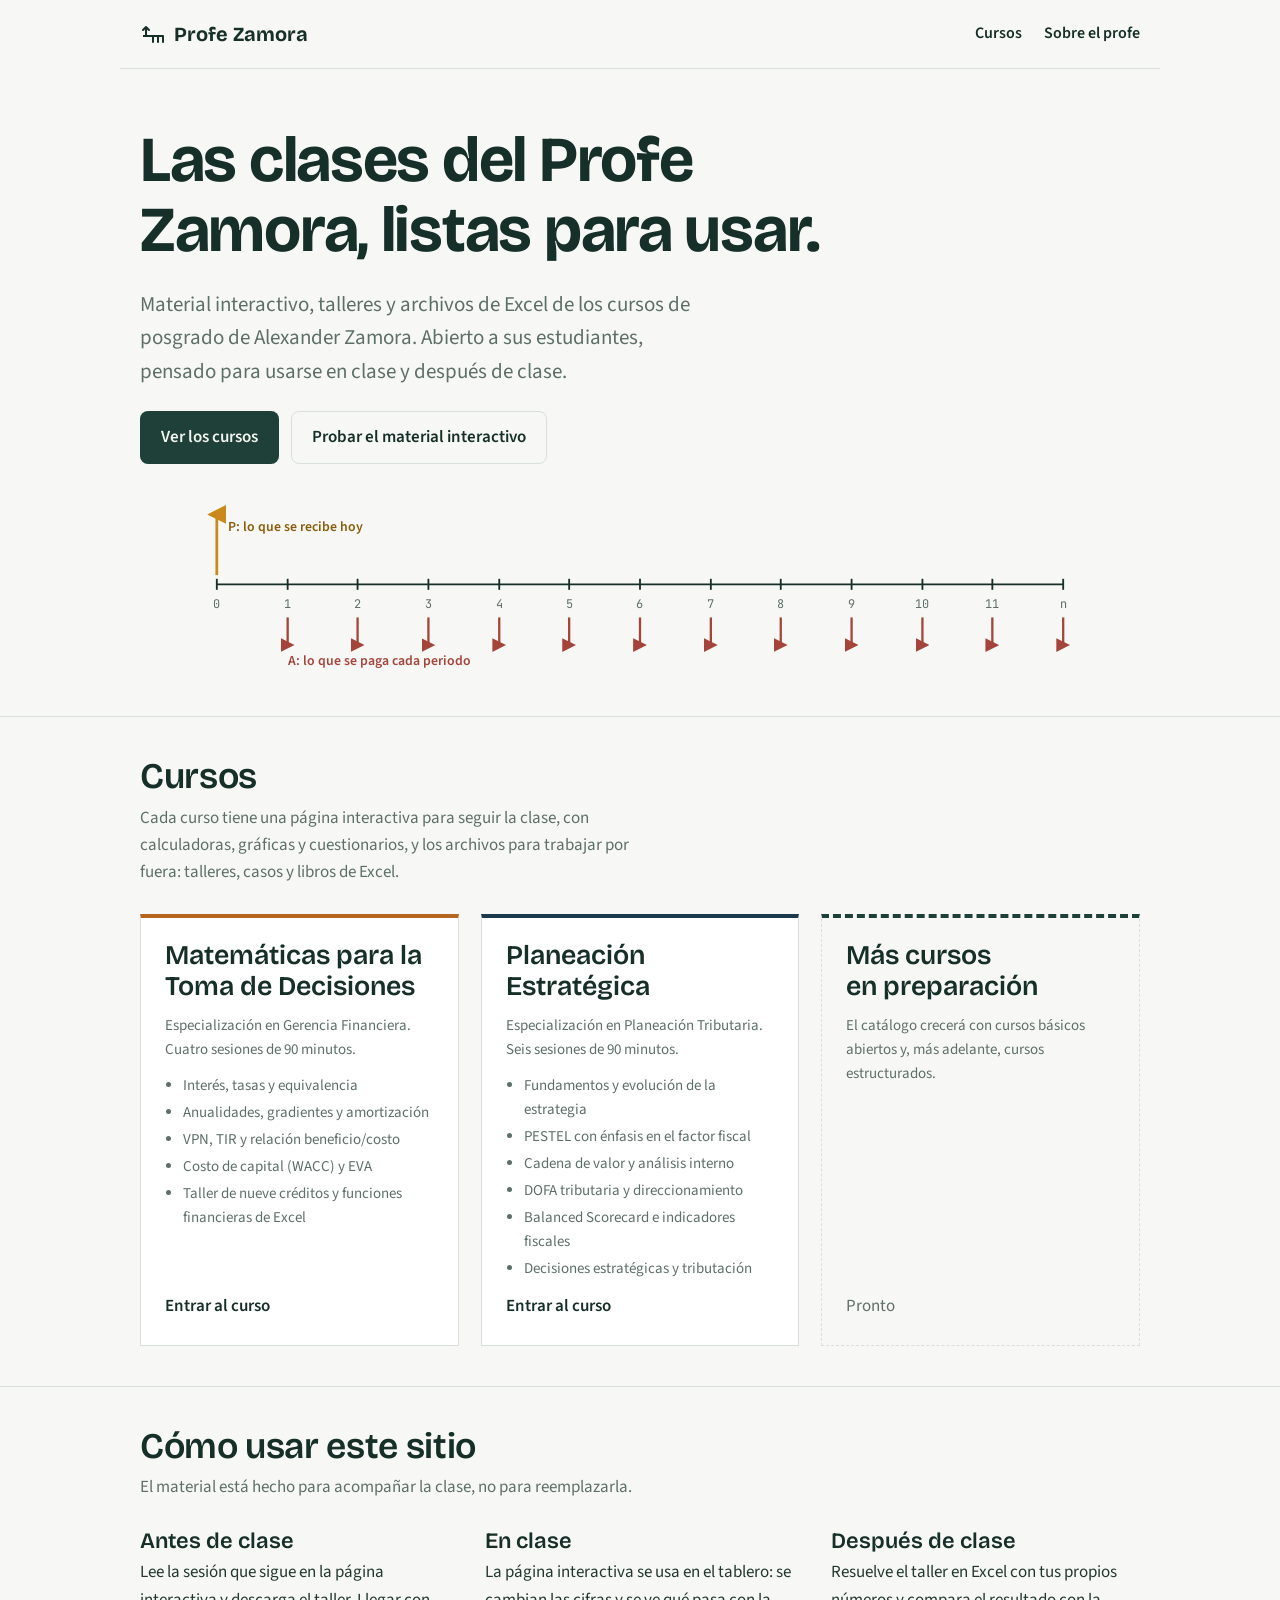
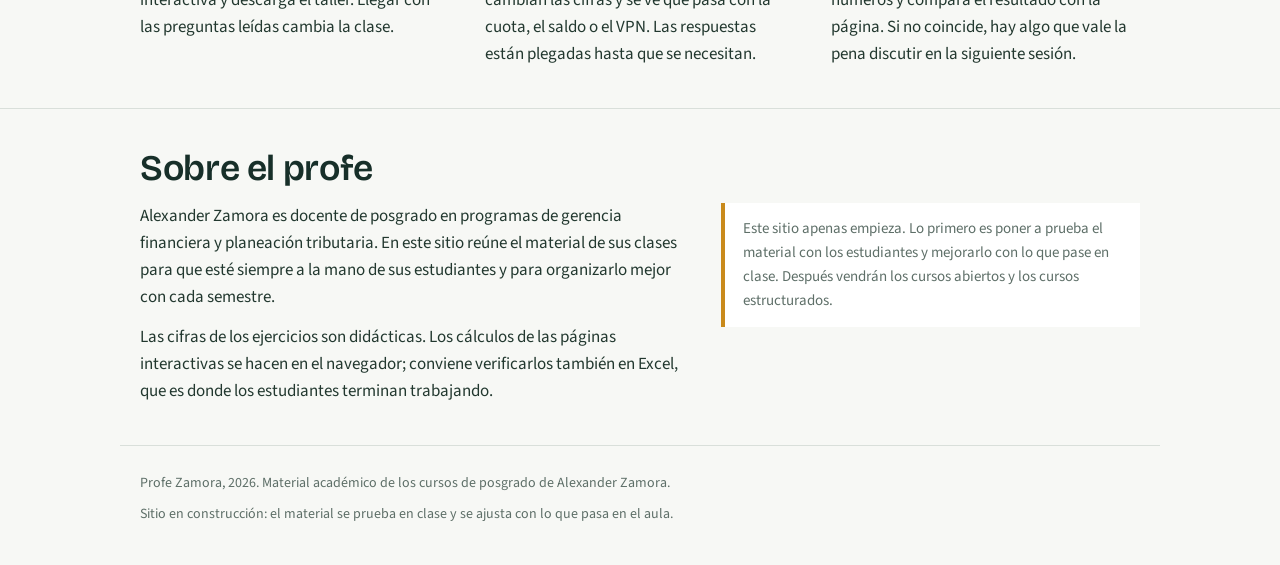
==== index.html @ 05b9bedf "Sitio inicial de profezamora.com: portada, dos cursos, interactivos y materiales Co-Authored-By: Cla" ====
<!doctype html>
<html lang="es">
<head>
<meta charset="utf-8">
<meta name="viewport" content="width=device-width,initial-scale=1">
<title>Profe Zamora</title>
<meta name="description" content="Material de los cursos de posgrado de Alexander Zamora: Matemáticas para la Toma de Decisiones y Planeación Estratégica.">
<link rel="icon" href="assets/favicon.svg" type="image/svg+xml">
<link rel="preconnect" href="https://fonts.googleapis.com">
<link rel="preconnect" href="https://fonts.gstatic.com" crossorigin>
<link rel="stylesheet" href="https://fonts.googleapis.com/css2?family=Bricolage+Grotesque:opsz,wght@12..96,600;12..96,700&family=Source+Sans+3:ital,wght@0,400;0,600;0,700;1,400&family=JetBrains+Mono:wght@400;600&display=swap">
<link rel="stylesheet" href="assets/site.css">
</head>
<body>
<header class="wrap top"><a class="logo" href="index.html"><svg viewBox="0 0 26 26" aria-hidden="true"><path d="M3 15h20" stroke="currentColor" stroke-width="2" fill="none"/><path d="M6 15V6l-3 3m3-3 3 3" stroke="currentColor" stroke-width="2" fill="none" stroke-linecap="round" stroke-linejoin="round"/><path d="M13 15v6m5-6v6m5-6v6" stroke="currentColor" stroke-width="2" stroke-linecap="round"/></svg>Profe Zamora</a><nav><a href="index.html#cursos">Cursos</a><a href="index.html#profe">Sobre el profe</a></nav></header>
<main>
<div class="wrap hero">
  <h1>Las clases del Profe Zamora, listas para usar.</h1>
  <p class="lead">Material interactivo, talleres y archivos de Excel de los cursos de posgrado de Alexander Zamora. Abierto a sus estudiantes, pensado para usarse en clase y después de clase.</p>
  <div class="actions"><a class="btn" href="#cursos">Ver los cursos</a><a class="btn secondary" href="cursos/matematicas/interactivo.html">Probar el material interactivo</a></div>
</div>
<div class="wrap"><figure class="timeline" aria-label="Diagrama de flujo de caja: un ingreso en el momento cero y pagos iguales en cada periodo"><svg viewBox="0 0 1000 196" role="img"><defs>
<marker id="up" viewBox="0 0 10 10" refX="5" refY="5" markerWidth="7" markerHeight="7" orient="auto-start-reverse"><path d="M0 10 L5 0 L10 10 Z" fill="var(--amber)"/></marker>
<marker id="down" viewBox="0 0 10 10" refX="5" refY="5" markerWidth="6" markerHeight="6" orient="auto-start-reverse"><path d="M0 10 L5 0 L10 10 Z" fill="var(--rust)"/></marker>
</defs><line x1="40" y1="96" x2="960" y2="96" stroke="var(--ink)" stroke-width="2"/><line x1="40" y1="90" x2="40" y2="102" stroke="var(--ink)" stroke-width="2"/><text x="40" y="122" text-anchor="middle">0</text><line x1="117" y1="90" x2="117" y2="102" stroke="var(--ink)" stroke-width="2"/><text x="117" y="122" text-anchor="middle">1</text><line x1="117" y1="132" x2="117" y2="162" stroke="var(--rust)" stroke-width="2.5" marker-end="url(#down)"/><line x1="193" y1="90" x2="193" y2="102" stroke="var(--ink)" stroke-width="2"/><text x="193" y="122" text-anchor="middle">2</text><line x1="193" y1="132" x2="193" y2="162" stroke="var(--rust)" stroke-width="2.5" marker-end="url(#down)"/><line x1="270" y1="90" x2="270" y2="102" stroke="var(--ink)" stroke-width="2"/><text x="270" y="122" text-anchor="middle">3</text><line x1="270" y1="132" x2="270" y2="162" stroke="var(--rust)" stroke-width="2.5" marker-end="url(#down)"/><line x1="347" y1="90" x2="347" y2="102" stroke="var(--ink)" stroke-width="2"/><text x="347" y="122" text-anchor="middle">4</text><line x1="347" y1="132" x2="347" y2="162" stroke="var(--rust)" stroke-width="2.5" marker-end="url(#down)"/><line x1="423" y1="90" x2="423" y2="102" stroke="var(--ink)" stroke-width="2"/><text x="423" y="122" text-anchor="middle">5</text><line x1="423" y1="132" x2="423" y2="162" stroke="var(--rust)" stroke-width="2.5" marker-end="url(#down)"/><line x1="500" y1="90" x2="500" y2="102" stroke="var(--ink)" stroke-width="2"/><text x="500" y="122" text-anchor="middle">6</text><line x1="500" y1="132" x2="500" y2="162" stroke="var(--rust)" stroke-width="2.5" marker-end="url(#down)"/><line x1="577" y1="90" x2="577" y2="102" stroke="var(--ink)" stroke-width="2"/><text x="577" y="122" text-anchor="middle">7</text><line x1="577" y1="132" x2="577" y2="162" stroke="var(--rust)" stroke-width="2.5" marker-end="url(#down)"/><line x1="653" y1="90" x2="653" y2="102" stroke="var(--ink)" stroke-width="2"/><text x="653" y="122" text-anchor="middle">8</text><line x1="653" y1="132" x2="653" y2="162" stroke="var(--rust)" stroke-width="2.5" marker-end="url(#down)"/><line x1="730" y1="90" x2="730" y2="102" stroke="var(--ink)" stroke-width="2"/><text x="730" y="122" text-anchor="middle">9</text><line x1="730" y1="132" x2="730" y2="162" stroke="var(--rust)" stroke-width="2.5" marker-end="url(#down)"/><line x1="807" y1="90" x2="807" y2="102" stroke="var(--ink)" stroke-width="2"/><text x="807" y="122" text-anchor="middle">10</text><line x1="807" y1="132" x2="807" y2="162" stroke="var(--rust)" stroke-width="2.5" marker-end="url(#down)"/><line x1="883" y1="90" x2="883" y2="102" stroke="var(--ink)" stroke-width="2"/><text x="883" y="122" text-anchor="middle">11</text><line x1="883" y1="132" x2="883" y2="162" stroke="var(--rust)" stroke-width="2.5" marker-end="url(#down)"/><line x1="960" y1="90" x2="960" y2="102" stroke="var(--ink)" stroke-width="2"/><text x="960" y="122" text-anchor="middle">n</text><line x1="960" y1="132" x2="960" y2="162" stroke="var(--rust)" stroke-width="2.5" marker-end="url(#down)"/><line x1="40" y1="86" x2="40" y2="20" stroke="var(--amber)" stroke-width="3" marker-end="url(#up)"/><text x="52" y="38" class="cap" style="fill:var(--amber-ink);font-weight:600">P: lo que se recibe hoy</text><text x="117" y="184" class="cap" style="fill:var(--rust);font-weight:600">A: lo que se paga cada periodo</text></svg></figure></div>

<section id="cursos"><div class="wrap">
  <h2>Cursos</h2>
  <p class="intro">Cada curso tiene una página interactiva para seguir la clase, con calculadoras, gráficas y cuestionarios, y los archivos para trabajar por fuera: talleres, casos y libros de Excel.</p>
  <div class="courses">
    <a class="course" href="cursos/matematicas/index.html" style="--c:#b5651d">
      <h3>Matemáticas para la Toma de Decisiones</h3>
      <p class="prog">Especialización en Gerencia Financiera. Cuatro sesiones de 90 minutos.</p>
      <ul><li>Interés, tasas y equivalencia</li><li>Anualidades, gradientes y amortización</li><li>VPN, TIR y relación beneficio/costo</li><li>Costo de capital (WACC) y EVA</li><li>Taller de nueve créditos y funciones financieras de Excel</li></ul>
      <p class="go">Entrar al curso</p>
    </a>
    <a class="course" href="cursos/planeacion/index.html" style="--c:#1b3a4b">
      <h3>Planeación Estratégica</h3>
      <p class="prog">Especialización en Planeación Tributaria. Seis sesiones de 90 minutos.</p>
      <ul><li>Fundamentos y evolución de la estrategia</li><li>PESTEL con énfasis en el factor fiscal</li><li>Cadena de valor y análisis interno</li><li>DOFA tributaria y direccionamiento</li><li>Balanced Scorecard e indicadores fiscales</li><li>Decisiones estratégicas y tributación</li></ul>
      <p class="go">Entrar al curso</p>
    </a>
    <div class="course soon">
      <h3>Más cursos en preparación</h3>
      <p class="prog">El catálogo crecerá con cursos básicos abiertos y, más adelante, cursos estructurados.</p>
      <p class="go">Pronto</p>
    </div>
  </div>
</div></section>

<section><div class="wrap">
  <h2>Cómo usar este sitio</h2>
  <p class="intro">El material está hecho para acompañar la clase, no para reemplazarla.</p>
  <div class="cols">
    <div><h3>Antes de clase</h3><p>Lee la sesión que sigue en la página interactiva y descarga el taller. Llegar con las preguntas leídas cambia la clase.</p></div>
    <div><h3>En clase</h3><p>La página interactiva se usa en el tablero: se cambian las cifras y se ve qué pasa con la cuota, el saldo o el VPN. Las respuestas están plegadas hasta que se necesitan.</p></div>
    <div><h3>Después de clase</h3><p>Resuelve el taller en Excel con tus propios números y compara el resultado con la página. Si no coincide, hay algo que vale la pena discutir en la siguiente sesión.</p></div>
  </div>
</div></section>

<section id="profe"><div class="wrap">
  <h2>Sobre el profe</h2>
  <div class="about" style="margin-top:14px">
    <div>
      <p>Alexander Zamora es docente de posgrado en programas de gerencia financiera y planeación tributaria. En este sitio reúne el material de sus clases para que esté siempre a la mano de sus estudiantes y para organizarlo mejor con cada semestre.</p>
      <p>Las cifras de los ejercicios son didácticas. Los cálculos de las páginas interactivas se hacen en el navegador; conviene verificarlos también en Excel, que es donde los estudiantes terminan trabajando.</p>
    </div>
    <p class="note">Este sitio apenas empieza. Lo primero es poner a prueba el material con los estudiantes y mejorarlo con lo que pase en clase. Después vendrán los cursos abiertos y los cursos estructurados.</p>
  </div>
</div></section>
</main>
<footer class="wrap"><span>Profe Zamora, 2026. Material académico de los cursos de posgrado de Alexander Zamora.</span><span>Sitio en construcción: el material se prueba en clase y se ajusta con lo que pasa en el aula.</span></footer>
</body>
</html>
---- assets/site.css ----
/* profezamora.com — hoja de estilos del sitio
   Identidad: verde pizarra + ámbar; display Bricolage Grotesque, texto Source Sans 3.
   Layout: columna única alineada a la izquierda, ancho máximo 1040px. */
:root{
  --bg:#f7f8f5; --paper:#ffffff; --ink:#172f29; --text:#22382f; --muted:#5e6f68; --line:#d9dfda;
  --board:#1f4038; --amber:#c98a1b; --amber-ink:#8a5c0a; --rust:#a4443a; --onboard:#f2f5ef;
  --display:"Bricolage Grotesque","Trebuchet MS",Arial,sans-serif;
  --body:"Source Sans 3","Segoe UI",Arial,sans-serif;
  --mono:"JetBrains Mono",Consolas,monospace;
}
@media (prefers-color-scheme: dark){:root:not([data-theme="light"]){
  --bg:#101c18; --paper:#162622; --ink:#eef2ec; --text:#dde5de; --muted:#9fb0a8; --line:#2b3d37;
  --board:#1b3a32; --amber:#e3a53a; --amber-ink:#f0c267; --rust:#e28a80; --onboard:#eef2ec; color-scheme:dark}}
:root[data-theme="dark"]{
  --bg:#101c18; --paper:#162622; --ink:#eef2ec; --text:#dde5de; --muted:#9fb0a8; --line:#2b3d37;
  --board:#1b3a32; --amber:#e3a53a; --amber-ink:#f0c267; --rust:#e28a80; --onboard:#eef2ec; color-scheme:dark}
*{box-sizing:border-box}
html{scroll-behavior:smooth}
@media (prefers-reduced-motion:reduce){html{scroll-behavior:auto}}
body{margin:0;background:var(--bg);color:var(--text);font:17px/1.6 var(--body)}
a{color:var(--ink);text-decoration-thickness:1px;text-underline-offset:3px}
a:hover{color:var(--amber-ink)}
:focus-visible{outline:2px solid var(--amber);outline-offset:3px}
.wrap{max-width:1040px;margin:0 auto;padding-inline:20px}
h1,h2,h3{font-family:var(--display);color:var(--ink);line-height:1.1;margin:0;text-wrap:balance}
h1{font-size:clamp(34px,6vw,64px);font-weight:700;letter-spacing:-.02em}
h2{font-size:clamp(26px,3.6vw,36px);font-weight:600;letter-spacing:-.01em}
h3{font-size:22px;font-weight:600}
p{margin:0}
.lead{font-size:clamp(18px,2.2vw,21px);color:var(--muted);max-width:60ch}

/* cabecera */
.top{display:flex;align-items:center;justify-content:space-between;gap:16px;padding-block:18px;border-bottom:1px solid var(--line)}
.logo{display:inline-flex;align-items:baseline;gap:8px;text-decoration:none;font-family:var(--display);font-weight:700;font-size:20px;color:var(--ink)}
.logo svg{width:26px;height:26px;align-self:center}
.top nav{display:flex;gap:22px;font-weight:600;font-size:16px}
.top nav a{text-decoration:none}
.top nav a[aria-current="page"]{color:var(--amber-ink);border-bottom:2px solid var(--amber)}

/* portada */
.hero{padding-block:56px 24px;display:grid;gap:22px}
.hero .lead{max-width:56ch}
.timeline{margin-block:8px 40px;overflow:hidden}
.timeline svg{display:block;width:100%;max-width:100%;height:auto}
.timeline text{font-family:var(--mono);font-size:13px;fill:var(--muted)}
.timeline .cap{font-family:var(--body);font-size:15px;fill:var(--muted)}
.btn{display:inline-block;background:var(--board);color:var(--onboard);text-decoration:none;font-weight:600;font-size:17px;padding:12px 20px;border-radius:8px;border:1px solid transparent}
.btn:hover{background:var(--ink);color:var(--bg)}
.btn.secondary{background:transparent;color:var(--ink);border-color:var(--line)}
.btn.secondary:hover{border-color:var(--ink);background:transparent;color:var(--ink)}
.actions{display:flex;flex-wrap:wrap;gap:12px}

section{padding-block:40px;border-top:1px solid var(--line)}
section>.wrap>h2{margin-bottom:8px}
.intro{color:var(--muted);max-width:62ch;margin-bottom:28px}

/* catálogo de cursos */
.courses{display:grid;grid-template-columns:repeat(auto-fit,minmax(300px,1fr));gap:22px}
.course{display:flex;flex-direction:column;gap:12px;background:var(--paper);border:1px solid var(--line);border-top:4px solid var(--c,var(--board));padding:22px 24px 24px;text-decoration:none;color:var(--text);min-width:0}
.course:hover{border-color:var(--ink);border-top-color:var(--c,var(--board));color:var(--text)}
.course h3{font-size:clamp(22px,2.6vw,27px);line-height:1.15}
.course .prog{color:var(--muted);font-size:15px}
.course ul{margin:0;padding-left:18px;color:var(--muted);font-size:15px;display:grid;gap:3px}
.course .go{font-weight:600;color:var(--ink);margin-top:auto}
.course:hover .go{color:var(--amber-ink)}
.course.soon{border-style:dashed;background:transparent}
.course.soon .go{color:var(--muted);font-weight:400}

/* tres columnas de texto */
.cols{display:grid;grid-template-columns:repeat(auto-fit,minmax(240px,1fr));gap:28px 36px}
.cols h3{margin-bottom:6px}
.cols p{color:var(--text);max-width:40ch}

/* sobre el profe */
.about{display:grid;grid-template-columns:minmax(0,1.3fr) minmax(0,1fr);gap:36px;align-items:start}
.about p+p{margin-top:12px}
.about .note{background:var(--paper);border-left:4px solid var(--amber);padding:14px 18px;color:var(--muted);font-size:15px}

footer{border-top:1px solid var(--line);padding-block:26px 40px;color:var(--muted);font-size:14px;display:flex;flex-wrap:wrap;gap:8px 24px;justify-content:space-between}
footer a{color:var(--muted)}

/* página de curso */
.crumb{font-size:15px;margin-top:22px}
.crumb a{color:var(--muted);text-decoration:none}
.crumb a:hover{color:var(--ink);text-decoration:underline}
.course-head{padding-block:18px 36px;display:grid;gap:16px}
.course-head .prog{color:var(--muted);font-size:17px}
.sessions{list-style:none;margin:0;padding:0;display:grid;gap:0;counter-reset:s}
.sessions li{display:grid;grid-template-columns:64px minmax(0,1fr);gap:14px;padding-block:18px;border-top:1px solid var(--line);align-items:baseline}
.sessions li:last-child{border-bottom:1px solid var(--line)}
.sessions .n{font-family:var(--display);font-size:30px;font-weight:600;color:var(--amber-ink);line-height:1}
.sessions h3{font-size:20px;margin-bottom:4px}
.sessions p{color:var(--muted);font-size:16px;max-width:70ch}
.sessions .n.extra{font-size:16px;font-weight:600;align-self:center;color:var(--muted)}
.files{list-style:none;margin:0;padding:0;display:grid}
.files li{display:grid;grid-template-columns:minmax(0,1fr) auto auto;gap:10px 18px;align-items:baseline;padding-block:12px;border-top:1px solid var(--line)}
.files li:last-child{border-bottom:1px solid var(--line)}
.files a{font-weight:600;text-decoration:none}
.files a:hover{text-decoration:underline}
.files .desc{color:var(--muted);font-size:15px;grid-column:1;max-width:62ch}
.files .kind{font-family:var(--mono);font-size:12px;color:var(--muted);border:1px solid var(--line);border-radius:4px;padding:1px 7px;white-space:nowrap}
.files .size{font-family:var(--mono);font-size:13px;color:var(--muted);white-space:nowrap;font-variant-numeric:tabular-nums}
.callout{background:var(--paper);border:1px solid var(--line);border-left:4px solid var(--amber);padding:16px 20px;color:var(--text);max-width:70ch}
.callout b{color:var(--ink)}

@media (max-width:720px){
  .top{flex-wrap:wrap}.top nav{gap:16px}
  .hero{padding-block:36px 16px}
  .about{grid-template-columns:minmax(0,1fr)}
  .files li{grid-template-columns:minmax(0,1fr) auto}.files .size{display:none}
  .sessions li{grid-template-columns:44px minmax(0,1fr)}.sessions .n{font-size:24px}
}
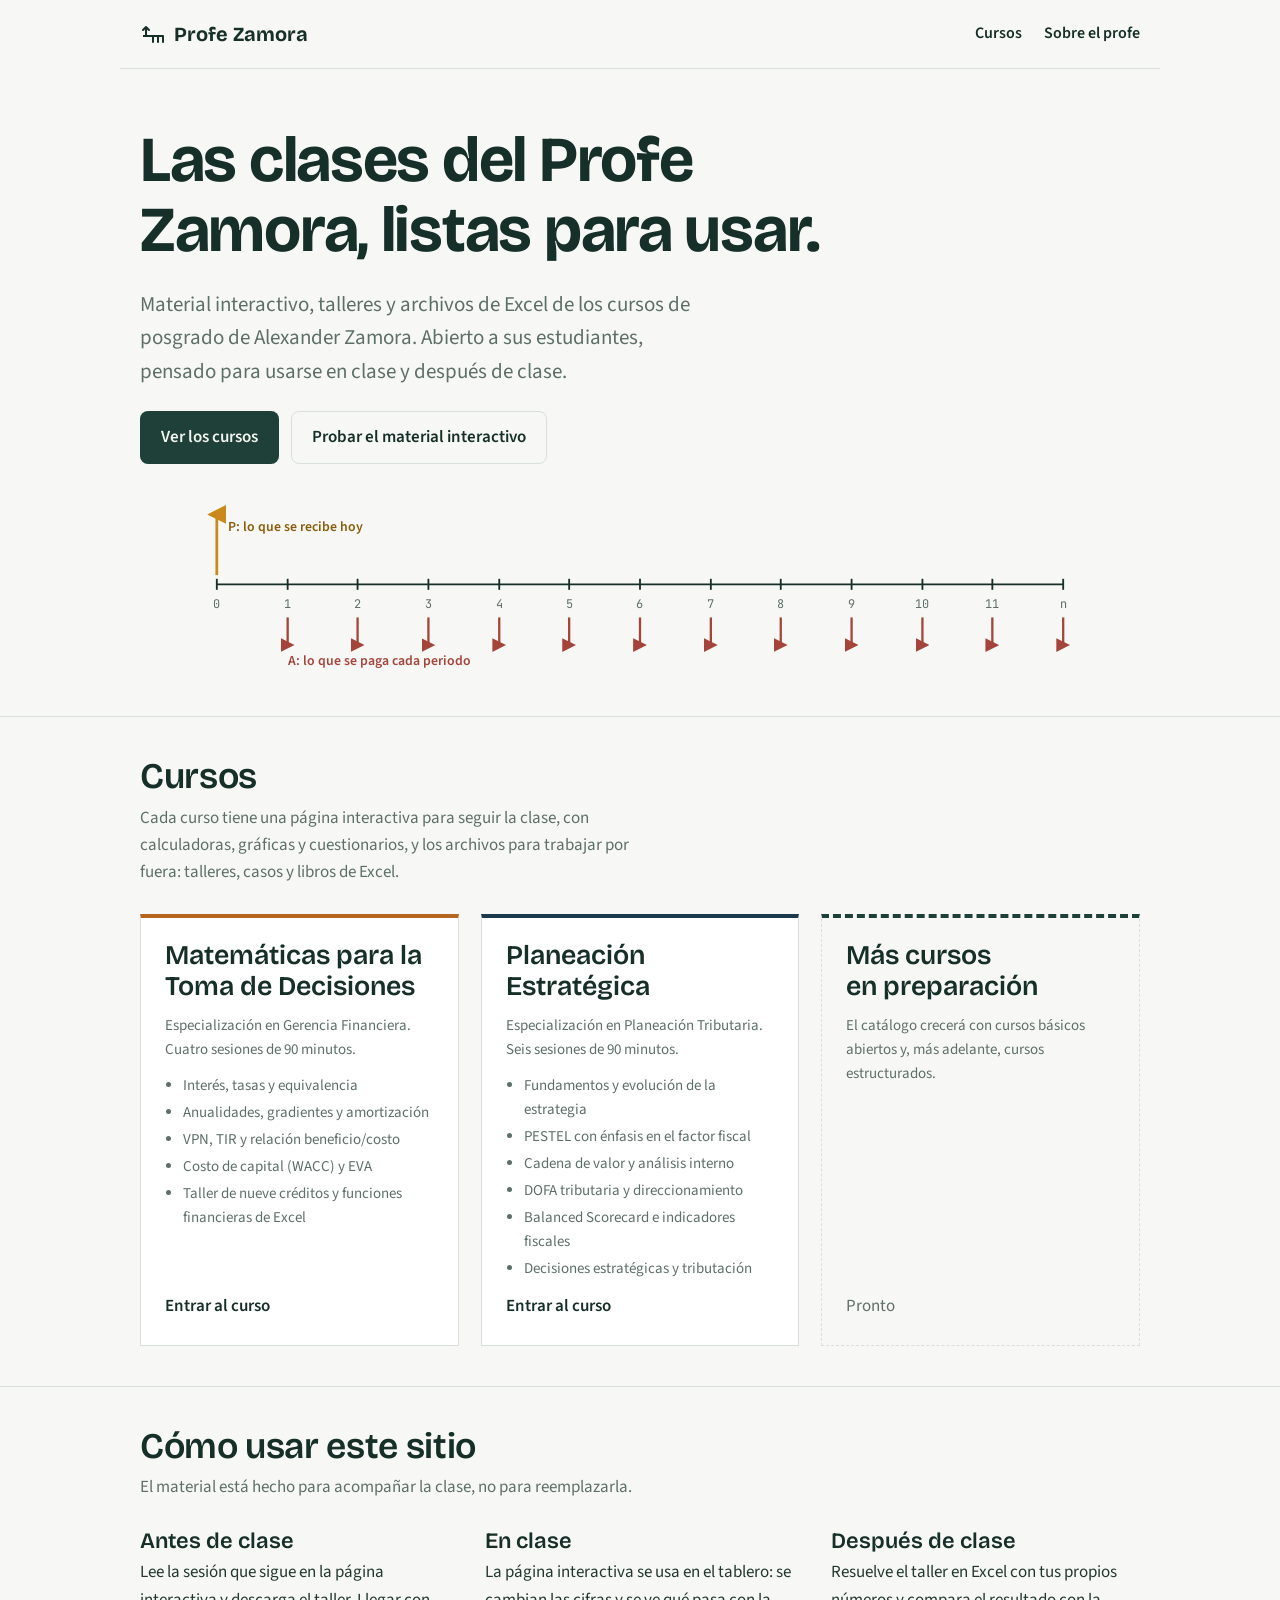
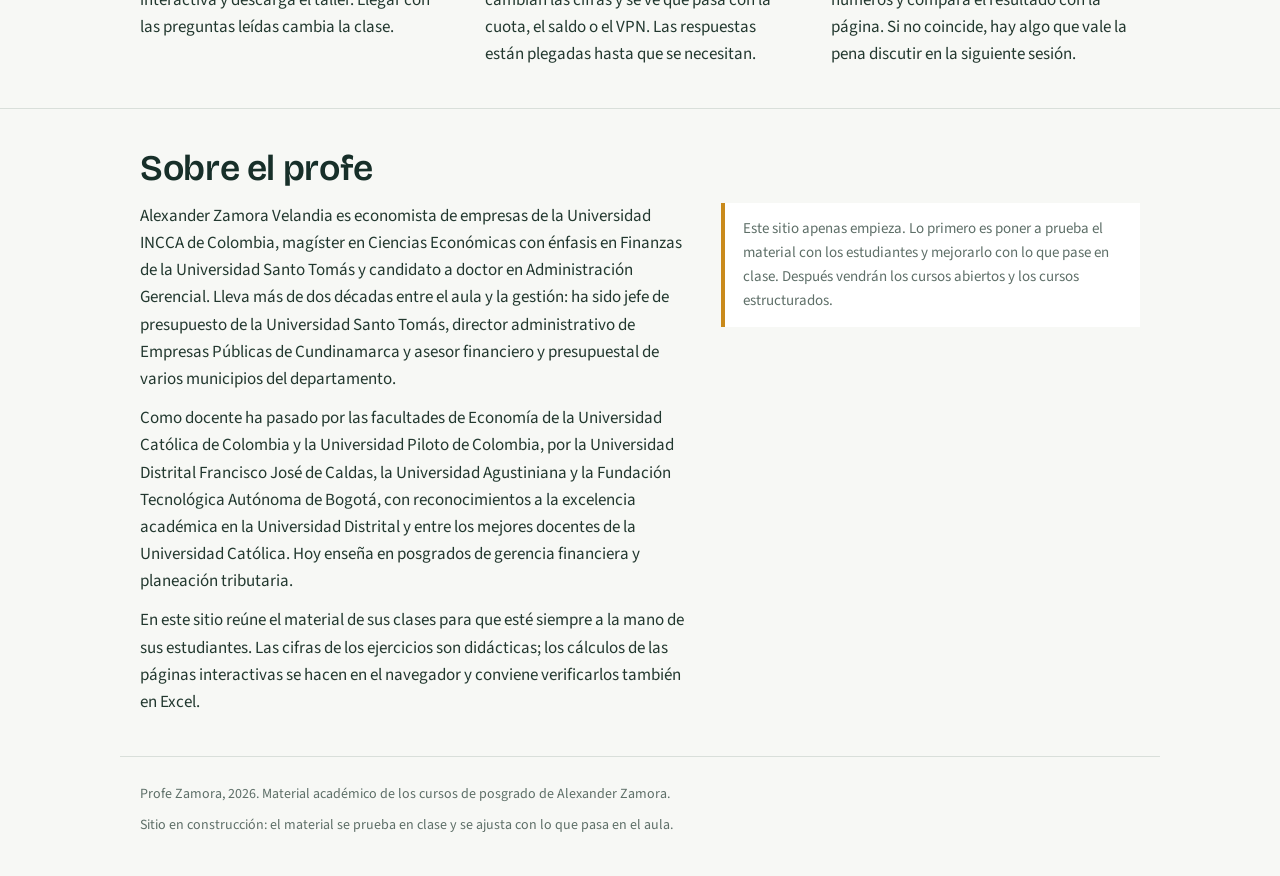
==== commit f87ab4e8: "Portada: sección Sobre el profe con la hoja de vida Co-Authored-By: Claude Fable 5.1 <noreply@anthro" ====
--- a/index.html
+++ b/index.html
@@ -62,8 +62,9 @@
   <h2>Sobre el profe</h2>
   <div class="about" style="margin-top:14px">
     <div>
-      <p>Alexander Zamora es docente de posgrado en programas de gerencia financiera y planeación tributaria. En este sitio reúne el material de sus clases para que esté siempre a la mano de sus estudiantes y para organizarlo mejor con cada semestre.</p>
-      <p>Las cifras de los ejercicios son didácticas. Los cálculos de las páginas interactivas se hacen en el navegador; conviene verificarlos también en Excel, que es donde los estudiantes terminan trabajando.</p>
+      <p>Alexander Zamora Velandia es economista de empresas de la Universidad INCCA de Colombia, magíster en Ciencias Económicas con énfasis en Finanzas de la Universidad Santo Tomás y candidato a doctor en Administración Gerencial. Lleva más de dos décadas entre el aula y la gestión: ha sido jefe de presupuesto de la Universidad Santo Tomás, director administrativo de Empresas Públicas de Cundinamarca y asesor financiero y presupuestal de varios municipios del departamento.</p>
+      <p>Como docente ha pasado por las facultades de Economía de la Universidad Católica de Colombia y la Universidad Piloto de Colombia, por la Universidad Distrital Francisco José de Caldas, la Universidad Agustiniana y la Fundación Tecnológica Autónoma de Bogotá, con reconocimientos a la excelencia académica en la Universidad Distrital y entre los mejores docentes de la Universidad Católica. Hoy enseña en posgrados de gerencia financiera y planeación tributaria.</p>
+      <p>En este sitio reúne el material de sus clases para que esté siempre a la mano de sus estudiantes. Las cifras de los ejercicios son didácticas; los cálculos de las páginas interactivas se hacen en el navegador y conviene verificarlos también en Excel.</p>
     </div>
     <p class="note">Este sitio apenas empieza. Lo primero es poner a prueba el material con los estudiantes y mejorarlo con lo que pase en clase. Después vendrán los cursos abiertos y los cursos estructurados.</p>
   </div>
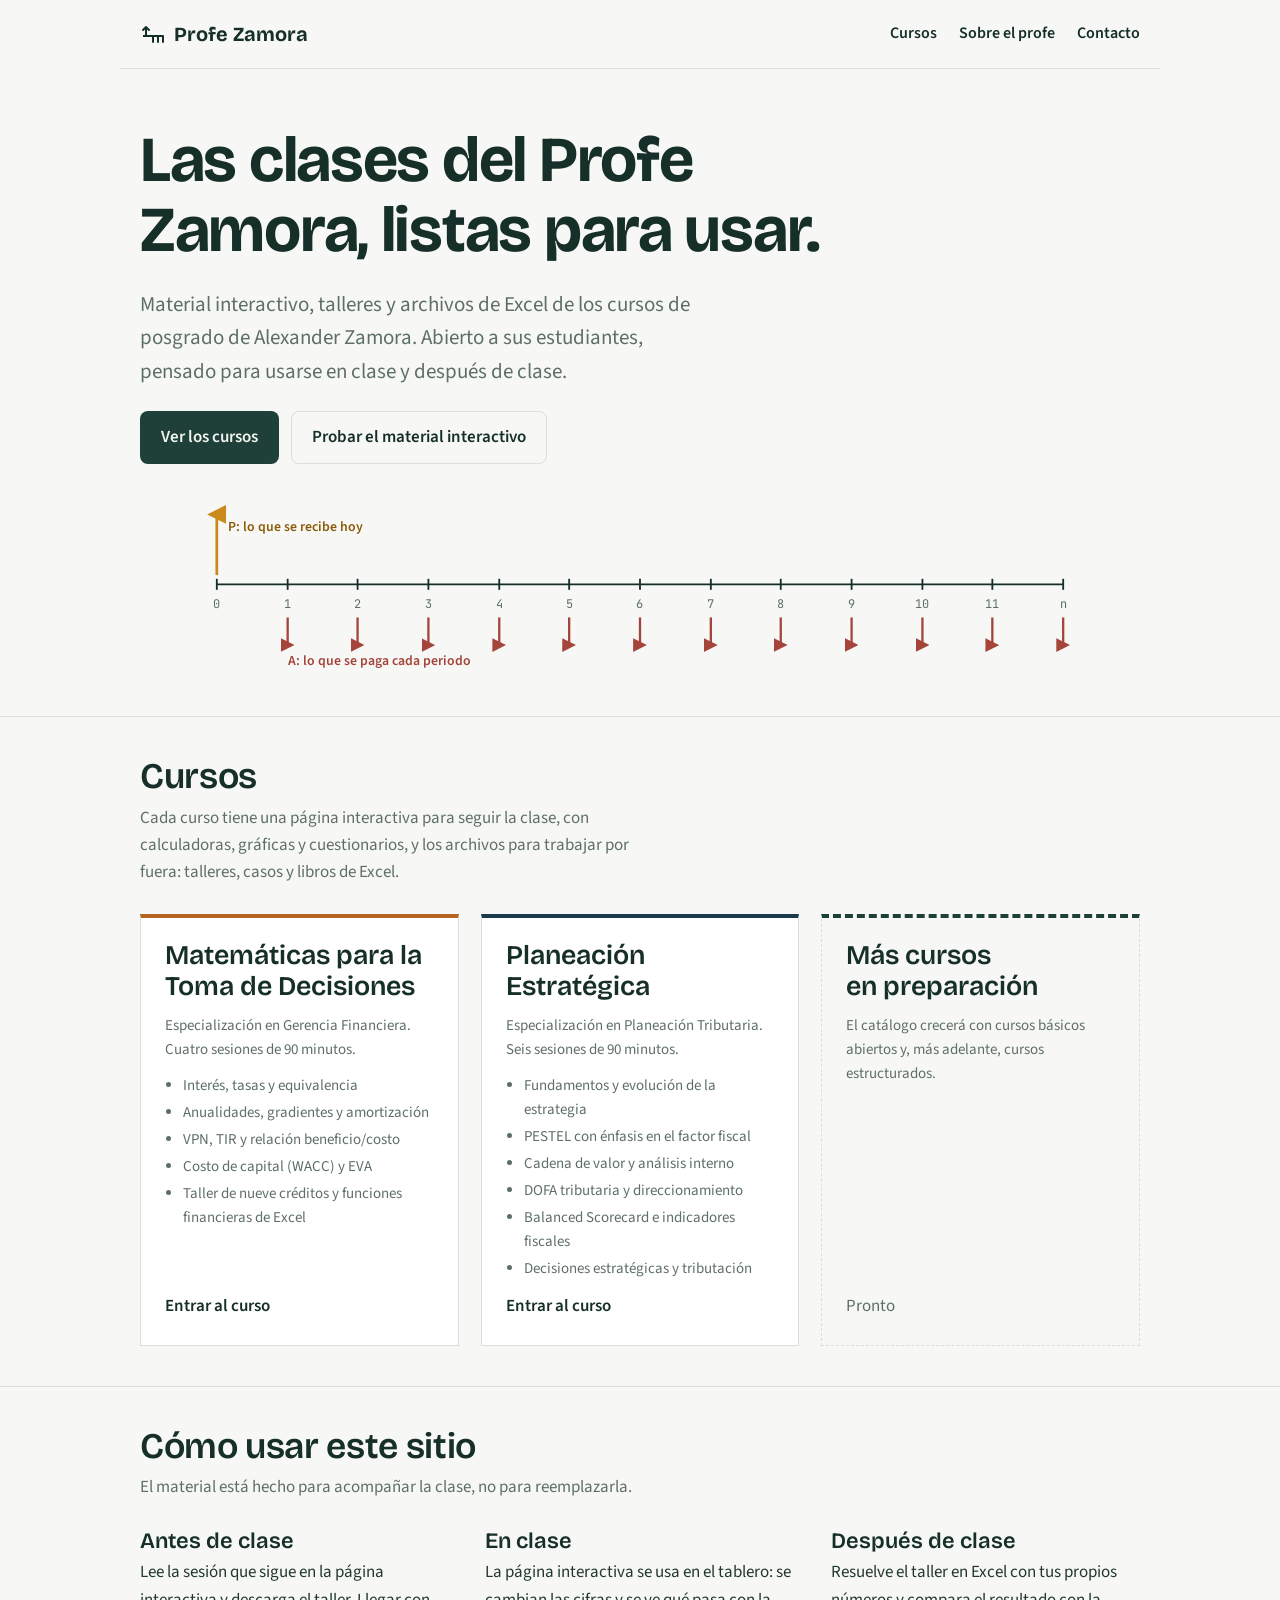
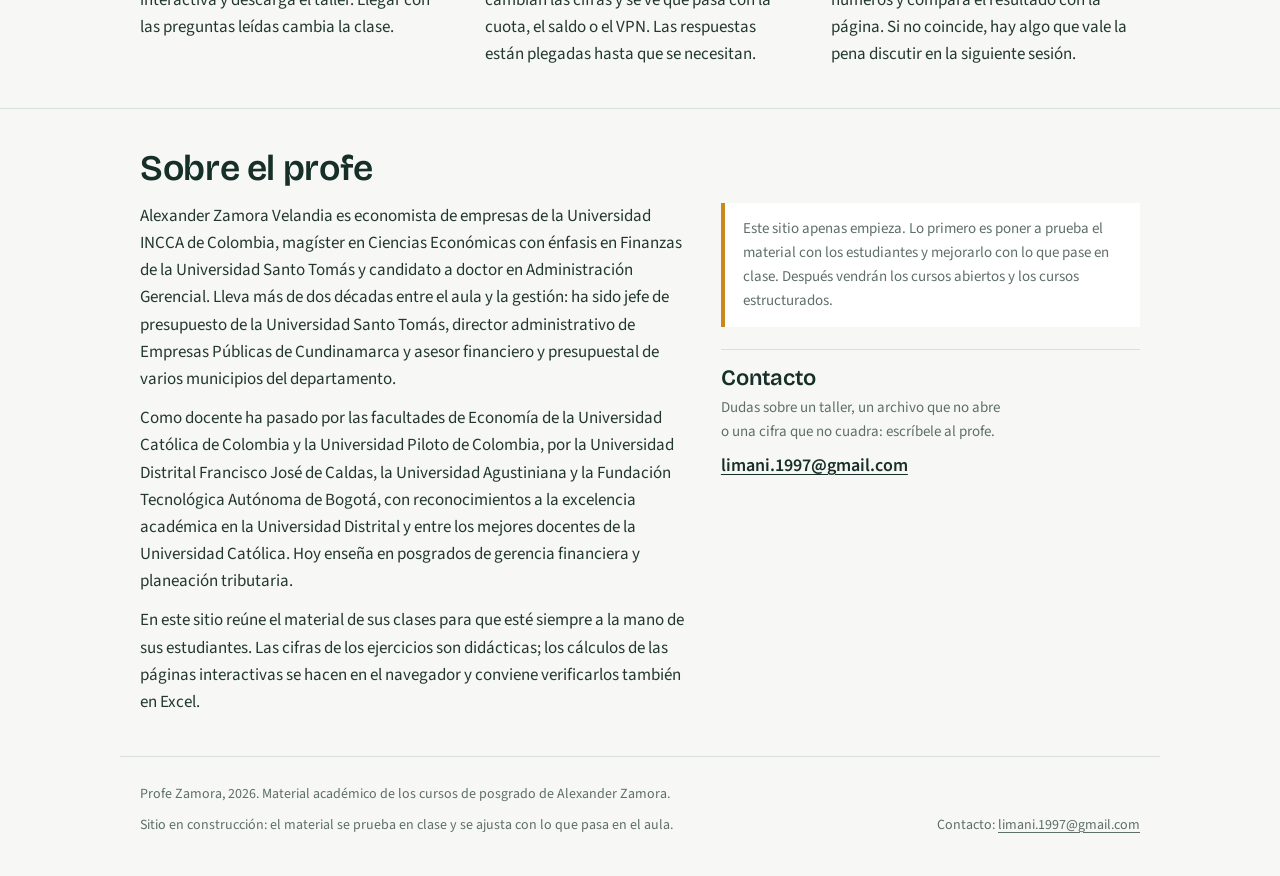
==== commit 46d047c1: "Portada: correo de contacto y enlace en la navegación Co-Authored-By: Claude Fable 5.1 <noreply@anth" ====
--- a/index.html
+++ b/index.html
@@ -12,7 +12,7 @@
 <link rel="stylesheet" href="assets/site.css">
 </head>
 <body>
-<header class="wrap top"><a class="logo" href="index.html"><svg viewBox="0 0 26 26" aria-hidden="true"><path d="M3 15h20" stroke="currentColor" stroke-width="2" fill="none"/><path d="M6 15V6l-3 3m3-3 3 3" stroke="currentColor" stroke-width="2" fill="none" stroke-linecap="round" stroke-linejoin="round"/><path d="M13 15v6m5-6v6m5-6v6" stroke="currentColor" stroke-width="2" stroke-linecap="round"/></svg>Profe Zamora</a><nav><a href="index.html#cursos">Cursos</a><a href="index.html#profe">Sobre el profe</a></nav></header>
+<header class="wrap top"><a class="logo" href="index.html"><svg viewBox="0 0 26 26" aria-hidden="true"><path d="M3 15h20" stroke="currentColor" stroke-width="2" fill="none"/><path d="M6 15V6l-3 3m3-3 3 3" stroke="currentColor" stroke-width="2" fill="none" stroke-linecap="round" stroke-linejoin="round"/><path d="M13 15v6m5-6v6m5-6v6" stroke="currentColor" stroke-width="2" stroke-linecap="round"/></svg>Profe Zamora</a><nav><a href="index.html#cursos">Cursos</a><a href="index.html#profe">Sobre el profe</a><a href="index.html#contacto">Contacto</a></nav></header>
 <main>
 <div class="wrap hero">
   <h1>Las clases del Profe Zamora, listas para usar.</h1>
@@ -66,10 +66,17 @@
       <p>Como docente ha pasado por las facultades de Economía de la Universidad Católica de Colombia y la Universidad Piloto de Colombia, por la Universidad Distrital Francisco José de Caldas, la Universidad Agustiniana y la Fundación Tecnológica Autónoma de Bogotá, con reconocimientos a la excelencia académica en la Universidad Distrital y entre los mejores docentes de la Universidad Católica. Hoy enseña en posgrados de gerencia financiera y planeación tributaria.</p>
       <p>En este sitio reúne el material de sus clases para que esté siempre a la mano de sus estudiantes. Las cifras de los ejercicios son didácticas; los cálculos de las páginas interactivas se hacen en el navegador y conviene verificarlos también en Excel.</p>
     </div>
-    <p class="note">Este sitio apenas empieza. Lo primero es poner a prueba el material con los estudiantes y mejorarlo con lo que pase en clase. Después vendrán los cursos abiertos y los cursos estructurados.</p>
+    <div>
+      <p class="note">Este sitio apenas empieza. Lo primero es poner a prueba el material con los estudiantes y mejorarlo con lo que pase en clase. Después vendrán los cursos abiertos y los cursos estructurados.</p>
+      <div id="contacto" class="contact">
+        <h3>Contacto</h3>
+        <p>Dudas sobre un taller, un archivo que no abre o una cifra que no cuadra: escríbele al profe.</p>
+        <p class="mail"><a href="mailto:limani.1997@gmail.com">limani.1997@gmail.com</a></p>
+      </div>
+    </div>
   </div>
 </div></section>
 </main>
-<footer class="wrap"><span>Profe Zamora, 2026. Material académico de los cursos de posgrado de Alexander Zamora.</span><span>Sitio en construcción: el material se prueba en clase y se ajusta con lo que pasa en el aula.</span></footer>
+<footer class="wrap"><span>Profe Zamora, 2026. Material académico de los cursos de posgrado de Alexander Zamora.</span><span>Sitio en construcción: el material se prueba en clase y se ajusta con lo que pasa en el aula.</span><span>Contacto: <a href="mailto:limani.1997@gmail.com">limani.1997@gmail.com</a></span></footer>
 </body>
 </html>
--- a/assets/site.css
+++ b/assets/site.css
@@ -76,6 +76,11 @@
 .about p+p{margin-top:12px}
 .about .note{background:var(--paper);border-left:4px solid var(--amber);padding:14px 18px;color:var(--muted);font-size:15px}
 
+.contact{margin-top:22px;border-top:1px solid var(--line);padding-top:16px}
+.contact h3{margin-bottom:6px}
+.contact p{color:var(--muted);font-size:15px;max-width:40ch}
+.contact .mail{margin-top:8px;font-size:18px}
+.contact .mail a{font-weight:600;overflow-wrap:anywhere}
 footer{border-top:1px solid var(--line);padding-block:26px 40px;color:var(--muted);font-size:14px;display:flex;flex-wrap:wrap;gap:8px 24px;justify-content:space-between}
 footer a{color:var(--muted)}
 
